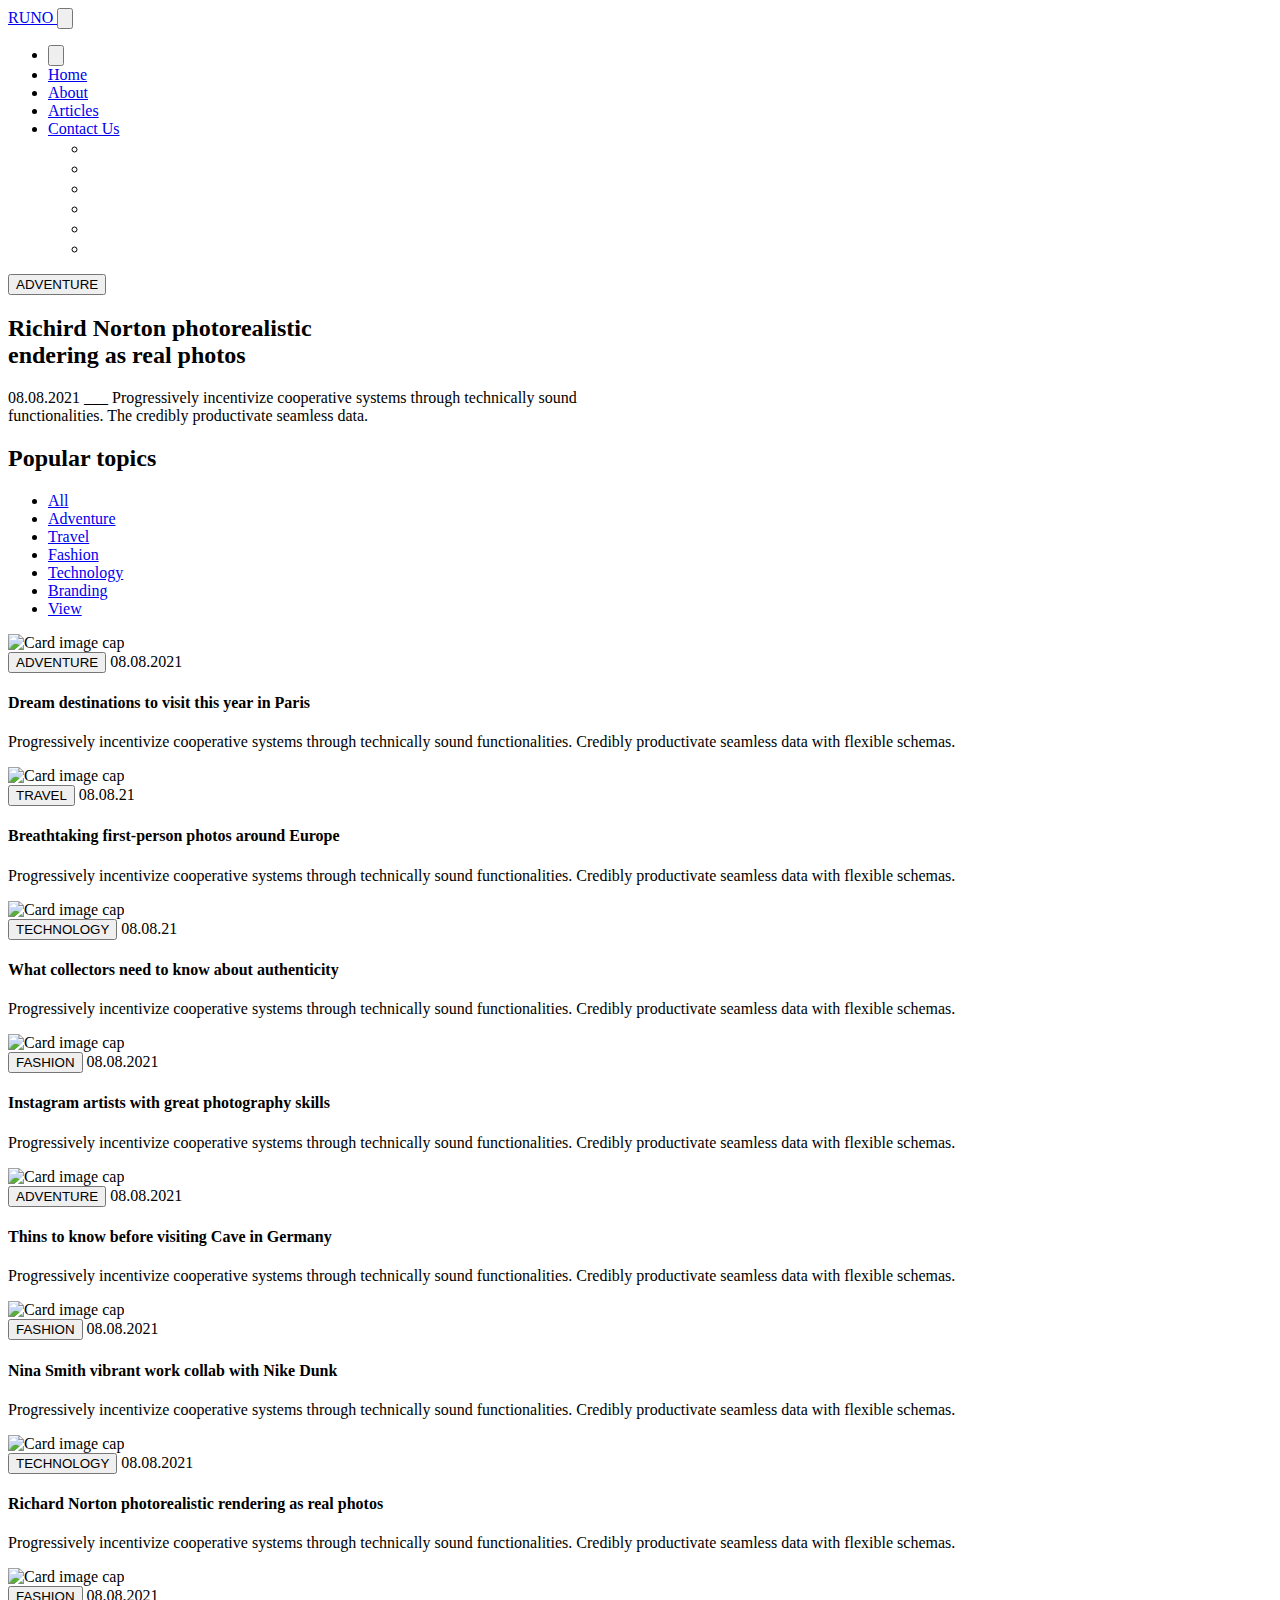
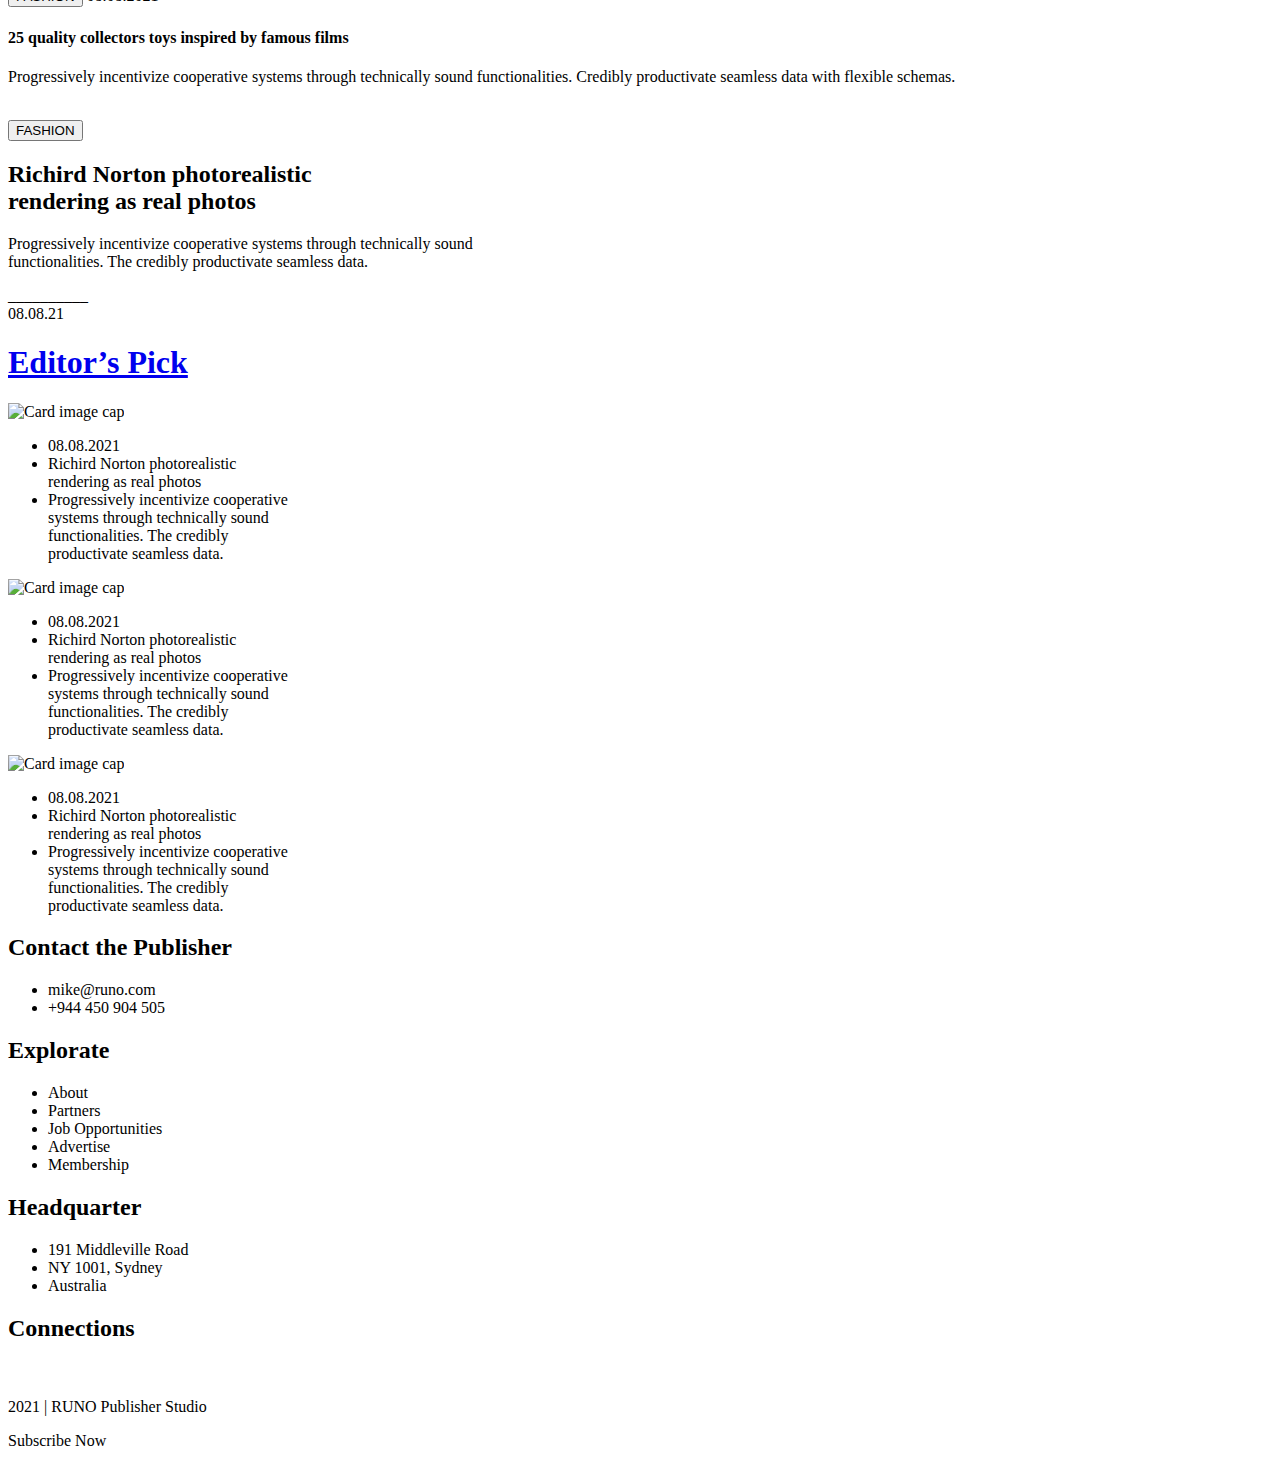
==== index.html @ 2756e580 "Rename Runo.html to index.html" ====
<!DOCTYPE html>
<html lang="en">
<head>
    <meta charset="UTF-8">
    <meta http-equiv="X-UA-Compatible" content="IE=edge">
    <meta name="viewport" content="width=device-width, initial-scale=1.0">
    <title> RUNO Minimal Blog Template </title>
     <link href="https://cdn.jsdelivr.net/npm/bootstrap@5.0.2/dist/css/bootstrap.min.css" rel="stylesheet" integrity="sha384-EVSTQN3/azprG1Anm3QDgpJLIm9Nao0Yz1ztcQTwFspd3yD65VohhpuuCOmLASjC" crossorigin="anonymous">
     <link rel = "stylesheet" href="Runo.css">
  </head>

    <body>
      <div class="container-fluid px-0">
      <nav class="navbar navbar-expand-lg bg">
        <div class="container-fluid  header-container">
          <a class="navbar-brand" href="#"> RUNO </a>
          <button class="navbar-toggler toggle-1" type="button" data-bs-toggle="collapse" data-bs-target="#navbarNav" aria-controls="navbarNav" aria-expanded="false" aria-label="Toggle navigation">
            <img class="toggle-icon" src="list.png" alt="">
          </button>
          <div class="collapse navbar-collapse collapse" id="navbarNav">
            <ul class="navbar-nav">
              <li class="nav-item">
                <button class="navbar-toggler inside-collapse-button" type="button" data-bs-toggle="collapse" data-bs-target="#navbarNav" aria-controls="navbarNav" aria-expanded="false" aria-label="Toggle navigation">
                  <img class="toggle-icon" src="list.png" alt="">
                </button>
              </li>
             
              <li class="nav-item">
                <a class="nav-link" aria-current="page" href="#">Home
                <span class="under-line"></span>
                </a>
              </li>
              <li class="nav-item">
                <a class="nav-link" href="#"> About
                  <span class="under-line"></span>
                </a>
              </li>
              <li class="nav-item">
                <a class="nav-link" href="#"> Articles
                  <span class="under-line"></span>
                </a>
              </li>
              <li class="nav-item">
                <a class="nav-link" href="#"> Contact Us
                  <span class="under-line"></span>
                </a>
              </li>
          
              <ul class = "nav-icons">

              <li class="nav-item">
                <a class="nav-link disable" href="#" > <svg xmlns="http://www.w3.org/2000/svg" xmlns:xlink="http://www.w3.org/1999/xlink" aria-hidden="true" role="img" width="1em" height="1em" preserveAspectRatio="xMidYMid meet" viewBox="0 0 512 512"><path d="M480 257.35c0-123.7-100.3-224-224-224s-224 100.3-224 224c0 111.8 81.9 204.47 189 221.29V322.12h-56.89v-64.77H221V208c0-56.13 33.45-87.16 84.61-87.16c24.51 0 50.15 4.38 50.15 4.38v55.13H327.5c-27.81 0-36.51 17.26-36.51 35v42h62.12l-9.92 64.77H291v156.54c107.1-16.81 189-109.48 189-221.31z" fill-rule="evenodd" fill="white"/></svg> </a>
              </li>

              <li class="nav-item">
                <a class="nav-link disable" href="#"> <svg xmlns="http://www.w3.org/2000/svg" xmlns:xlink="http://www.w3.org/1999/xlink" aria-hidden="true" role="img" width="1em" height="1em" preserveAspectRatio="xMidYMid meet" viewBox="0 0 24 24"><g fill="none"><path d="M23.643 4.937c-.835.37-1.732.62-2.675.733a4.67 4.67 0 0 0 2.048-2.578a9.3 9.3 0 0 1-2.958 1.13a4.66 4.66 0 0 0-7.938 4.25a13.229 13.229 0 0 1-9.602-4.868c-.4.69-.63 1.49-.63 2.342A4.66 4.66 0 0 0 3.96 9.824a4.647 4.647 0 0 1-2.11-.583v.06a4.66 4.66 0 0 0 3.737 4.568a4.692 4.692 0 0 1-2.104.08a4.661 4.661 0 0 0 4.352 3.234a9.348 9.348 0 0 1-5.786 1.995a9.5 9.5 0 0 1-1.112-.065a13.175 13.175 0 0 0 7.14 2.093c8.57 0 13.255-7.098 13.255-13.254c0-.2-.005-.402-.014-.602a9.47 9.47 0 0 0 2.323-2.41l.002-.003z" fill="white"/></g></svg> </a>
              </li>

              <li class="nav-item">
                <a class="nav-link disable" href="#"> <svg xmlns="http://www.w3.org/2000/svg" xmlns:xlink="http://www.w3.org/1999/xlink" aria-hidden="true" role="img" width="1em" height="1em" preserveAspectRatio="xMidYMid meet" viewBox="0 0 32 32"><path d="M29.41 9.26a3.5 3.5 0 0 0-2.47-2.47C24.76 6.2 16 6.2 16 6.2s-8.76 0-10.94.59a3.5 3.5 0 0 0-2.47 2.47A36.13 36.13 0 0 0 2 16a36.13 36.13 0 0 0 .59 6.74a3.5 3.5 0 0 0 2.47 2.47c2.18.59 10.94.59 10.94.59s8.76 0 10.94-.59a3.5 3.5 0 0 0 2.47-2.47A36.13 36.13 0 0 0 30 16a36.13 36.13 0 0 0-.59-6.74zM13.2 20.2v-8.4l7.27 4.2z" fill="white"/></svg> </a>
              </li>

              <li class="nav-item">
                <a class="nav-link disable" href="#"> <svg xmlns="http://www.w3.org/2000/svg" xmlns:xlink="http://www.w3.org/1999/xlink" aria-hidden="true" role="img" width="1em" height="1em" preserveAspectRatio="xMidYMid meet" viewBox="0 0 32 32"><path d="M16 2a14 14 0 0 0-5.1 27a13.24 13.24 0 0 1 0-4l1.65-7a5.05 5.05 0 0 1-.38-2c0-1.94 1.13-3.4 2.53-3.4a1.76 1.76 0 0 1 1.77 2c0 1.2-.76 3-1.16 4.66a2 2 0 0 0 2.08 2.53c2.48 0 4.4-2.63 4.4-6.41a5.53 5.53 0 0 0-5.85-5.7a6.06 6.06 0 0 0-6.32 6.08a5.42 5.42 0 0 0 1 3.19a.44.44 0 0 1 .1.4c-.11.44-.35 1.4-.39 1.59s-.21.31-.47.19c-1.75-.82-2.84-3.37-2.84-5.43c0-4.41 3.21-8.47 9.25-8.47c4.85 0 8.63 3.46 8.63 8.09c0 4.82-3 8.7-7.27 8.7a3.76 3.76 0 0 1-3.21-1.6l-.87 3.33a15.55 15.55 0 0 1-1.74 3.67A14.17 14.17 0 0 0 16 30a14 14 0 0 0 0-28" fill="white"/></svg> </a>
              </li>

              <li class="nav-item">
                <a class="nav-link disable" href="#"> <svg xmlns="http://www.w3.org/2000/svg" xmlns:xlink="http://www.w3.org/1999/xlink" aria-hidden="true" role="img" width="1em" height="1em" preserveAspectRatio="xMidYMid meet" viewBox="0 0 1024 1024"><path d="M880 112H144c-17.7 0-32 14.3-32 32v736c0 17.7 14.3 32 32 32h736c17.7 0 32-14.3 32-32V144c0-17.7-14.3-32-32-32zM598.5 350.9h138.4v33.7H598.5v-33.7zM512 628.8a89.52 89.52 0 0 1-27 31c-11.8 8.2-24.9 14.2-38.8 17.7a167.4 167.4 0 0 1-44.6 5.7H236V342.1h161c16.3 0 31.1 1.5 44.6 4.3c13.4 2.8 24.8 7.6 34.4 14.1c9.5 6.5 17 15.2 22.3 26c5.2 10.7 7.9 24.1 7.9 40c0 17.2-3.9 31.4-11.7 42.9c-7.9 11.5-19.3 20.8-34.8 28.1c21.1 6 36.6 16.7 46.8 31.7c10.4 15.2 15.5 33.4 15.5 54.8c0 17.4-3.3 32.3-10 44.8zM790.8 576H612.4c0 19.4 6.7 38 16.8 48c10.2 9.9 24.8 14.9 43.9 14.9c13.8 0 25.5-3.5 35.5-10.4c9.9-6.9 15.9-14.2 18.1-21.8h59.8c-9.6 29.7-24.2 50.9-44 63.7c-19.6 12.8-43.6 19.2-71.5 19.2c-19.5 0-37-3.2-52.7-9.3c-15.1-5.9-28.7-14.9-39.9-26.5a121.2 121.2 0 0 1-25.1-41.2c-6.1-16.9-9.1-34.7-8.9-52.6c0-18.5 3.1-35.7 9.1-51.7c11.5-31.1 35.4-56 65.9-68.9c16.3-6.8 33.8-10.2 51.5-10c21 0 39.2 4 55 12.2a111.6 111.6 0 0 1 38.6 32.8c10.1 13.7 17.2 29.3 21.7 46.9c4.3 17.3 5.8 35.5 4.6 54.7zm-122-95.6c-10.8 0-19.9 1.9-26.9 5.6c-7 3.7-12.8 8.3-17.2 13.6a48.4 48.4 0 0 0-9.1 17.4c-1.6 5.3-2.7 10.7-3.1 16.2H723c-1.6-17.3-7.6-30.1-15.6-39.1c-8.4-8.9-21.9-13.7-38.6-13.7zm-248.5-10.1c8.7-6.3 12.9-16.7 12.9-31c.3-6.8-1.1-13.5-4.1-19.6c-2.7-4.9-6.7-9-11.6-11.9a44.8 44.8 0 0 0-16.6-6c-6.4-1.2-12.9-1.8-19.3-1.7h-70.3v79.7h76.1c13.1.1 24.2-3.1 32.9-9.5zm11.8 72c-9.8-7.5-22.9-11.2-39.2-11.2h-81.8v94h80.2c7.5 0 14.4-.7 21.1-2.1s12.7-3.8 17.8-7.2c5.1-3.3 9.2-7.8 12.3-13.6c3-5.8 4.5-13.2 4.5-22.1c0-17.7-5-30.2-14.9-37.8z" fill="white"/></svg> </a>
              </li>

              <li class="nav-item">
                <a class="nav-link disable" href="#"> <svg xmlns="http://www.w3.org/2000/svg" xmlns:xlink="http://www.w3.org/1999/xlink" aria-hidden="true" role="img" width="1em" height="1em" preserveAspectRatio="xMidYMid meet" viewBox="0 0 24 24"><g fill="none"><path d="M21 21l-4.486-4.494M19 10.5a8.5 8.5 0 1 1-17 0a8.5 8.5 0 0 1 17 0z" stroke="white" stroke-width="2" stroke-linecap="round"/></g></svg></a>
              </li>
            </ul>
            </ul>
          </div>
          </div>
      </nav>

      <div class="divNavImg">
        <div class="divButtonText">
          <button id = "buttonOnImg"> ADVENTURE </button>
          <h2 id = "h2OnImg"> Richird Norton photorealistic <br> endering as real photos </h2>
          <p id = "pOnImg"> 08.08.2021 ___ Progressively incentivize cooperative systems through technically sound <br> functionalities. The credibly productivate seamless data. </p>
        </div>
      </div>
  </div>
<div class="container-fluid">
  <div class="divAll">

    <div class="divAllSec">
      <div class="container">
    <h2 id = "h2Popular"> Popular topics </h2>

    <div class="aHref">
    </div>
      <ul class="ynd">
 
             <li class="li-item" >  
               <a href="javascript:void(0)" id = "allId"> All  <span class="under-line"></span></a>
               <span class="under-line"></span>
             </li>
  
             <li class="li-item">  
                 <a href="javascript:void(0)"  class = "classA"> Adventure  <span class="under-line"></span></a>
            </li>
    
            <li class="li-item"> 
              <a href="javascript:void(0)"  class = "classA"> Travel  <span class="under-line"></span></a>
            </li>

            <li class="li-item">
              <a href="javascript:void(0)"  class = "classA"> Fashion  <span class="under-line"></span></a>
            </li>
      
            <li class="li-item">
              <a href="javascript:void(0)"  class="classA"> Technology  <span class="under-line"></span></a>
            </li>


            <li class="li-item">
              <a href="javascript:void(0)" class="classA"> Branding  <span class="under-line"></span> </a>
              
            </li>

            <li class="li-itm">
              <a href="javascript:void(0)" class="classB"> View  <span class="under-line"></span></a>
             
            </li>
    </ul>
    </div>
        <div class="container">
          <div class="row">
            <div class="col-lg-3 col-md-6">
              <div class="card">
                <img class="card-img-top" src="Blog Image.png" alt="Card image cap">
                <div class="card-body">
                  <button class="b"> ADVENTURE </button>
                  <span> 08.08.2021 </span>
                  <h4> Dream destinations to visit this
                    year in Paris</h4>
                  <p class="card-text"> Progressively incentivize cooperative systems through
                    technically sound functionalities. Credibly productivate
                    seamless data with flexible schemas.</p>
                </div>
              </div>
            </div>
            <div class="col-lg-3 col-md-6">
              <div class="card">
                <img class="card-img-top" src="Blog Image (1).png" alt="Card image cap">
                <div class="card-body">
                  <button class="but-fir"> TRAVEL </button>
                  <span> 08.08.21 </span>
                  <h4> Breathtaking first-person photos
                    around Europe</h4>
                  <p class="card-text"> Progressively incentivize cooperative systems through
                    technically sound functionalities. Credibly productivate
                    seamless data with flexible schemas.</p>
                </div>
              </div>
            </div>
            <div class="col-lg-3 col-md-6">
              <div class="card">
                <img class="card-img-top" src="Blog Image (2).png" alt="Card image cap">
                <div class="card-body">
                  <button class="but-sec"> TECHNOLOGY </button>
                  <span> 08.08.21 </span>
                  <h4> What collectors need to know about
                    authenticity</h4>
                  <p class="card-text"> Progressively incentivize cooperative systems through
                    technically sound functionalities. Credibly productivate
                    seamless data with flexible schemas.</p>
                </div>
              </div>
            </div>
            <div class="col-lg-3 col-md-6">
              <div class="card">
                <img class="card-img-top" src="Blog Image (3).png" alt="Card image cap">
                <div class="card-body">
                  <button class="but-third"> FASHION </button>
                  <span> 08.08.2021 </span>
                  <h4> Instagram artists with great
                    photography skills</h4>
                  <p class="card-text"> Progressively incentivize cooperative systems through
                    technically sound functionalities. Credibly productivate
                    seamless data with flexible schemas.</p>
                </div>
              </div>
            </div>

            <div class="col-lg-3 col-md-6">
              <div class="card">
                <img class="card-img-top" src="Blog Image (4).png" alt="Card image cap">
                <div class="card-body">
                  <button class="fifth-but"> ADVENTURE </button>
                  <span> 08.08.2021 </span>
                  <h4> Thins to know before visiting
                    Cave in Germany</h4>
                  <p class="card-text"> Progressively incentivize cooperative systems through
                    technically sound functionalities. Credibly productivate
                    seamless data with flexible schemas.</p>
                </div>
              </div>
            </div>

            <div class="col-lg-3 col-md-6">
              <div class="card">
                <img class="card-img-top" src="Blog Image (5).png" alt="Card image cap">
                <div class="card-body">
                  <button class="sixth-but"> FASHION </button>
                  <span> 08.08.2021 </span>
                  <h4> Nina Smith vibrant work collab
                    with Nike Dunk</h4>
                  <p class="card-text"> Progressively incentivize cooperative systems through
                    technically sound functionalities. Credibly productivate
                    seamless data with flexible schemas.</p>
                </div>
              </div>
            </div>

            <div class="col-lg-3 col-md-6">
              <div class="card">
                <img class="card-img-top" src="Blog Image (6).png" alt="Card image cap">
                <div class="card-body">
                  <button class = "seventh-but"> TECHNOLOGY </button>
                  <span> 08.08.2021 </span>
                  <h4> Richard Norton photorealistic rendering
                     as real photos</h4>
                  <p class="card-text"> Progressively incentivize cooperative systems through
                    technically sound functionalities. Credibly productivate
                    seamless data with flexible schemas.</p>
                </div>
              </div>
            </div>


            <div class="col-lg-3 col-md-6">
              <div class="card">
                <img class="card-img-top" src="Blog Image (7).png" alt="Card image cap">
                <div class="card-body">
                  <button class="eight-but"> FASHION</button>
                  <span> 08.08.2021 </span>
                  <h4> 25 quality collectors toys inspired
                    by famous films</h4>
                  <p class="card-text"> Progressively incentivize cooperative systems through
                    technically sound functionalities. Credibly productivate
                    seamless data with flexible schemas.</p>
                </div>
              </div>
            </div>

          </div>
        </div>
  
  
    </div>
  </div>

  
</div>
<div class="container">
  <div class="row">
    <div class="col-lg-1 border">
      <div class="divImg-tb">
          <img class="img" src = "Image (1).png" alt="">

          <div class="divButton-Text">
            <button class="fashion"> FASHION </button>
            <h2 id = "h2Title"> Richird Norton photorealistic <br> rendering as real photos</h2>
            <p id = "p"> Progressively incentivize cooperative systems through technically sound <br> functionalities. The credibly productivate seamless data. </p>
            <span> __________</span><br>
            <span> 08.08.21</span>
        </div>
      </div>
    </div>
  </div>
</div>
<div class="container">
  <div class="row">
<div class="divHrefA">
  <div class="divA">
     <a href="javascript:void(0)">
     <h1> Editor’s Pick </h1>
    </div>
   </a>
</div>
</div>
</div>

<div class="container lg">
  <div class="row">
    <div class="col-lg-3 bor-lg-f1"> 
      <div class="card" style="width: 18rem;">
        <div class="card-body">
          <img class="card-img-top" src = "Blog Image (8).png" alt="Card image cap">
          <div class="hover-div">
              <ul class="in-image-ul">
                <li class="list"><span class="date">08.08.2021</span></li>
                <li class="list"><span class="big-header">Richird Norton photorealistic rendering as real photos</span></li>
                <li class="list"><span class="small-header">Progressively incentivize cooperative
                   systems through technically sound functionalities. The credibly productivate seamless data.
                  </span></li>
              </ul>
          </div>
        </div>
      </div>
     
    </div> 
    <div class="col-lg-3 bor-lg-s2"> 
      <div class="card" style="width: 18rem;">
        <div class="card-body">
          <img class="card-img-top" src = "images2.png" alt="Card image cap">
          <div class="hover-div">
              <ul class="in-image-ul">
                <li class="list"><span class="date">08.08.2021</span></li>
                <li class="list"><span class="big-header">Richird Norton photorealistic rendering as real photos</span></li>
                <li class="list"><span class="small-header">Progressively incentivize cooperative
                   systems through technically sound functionalities. The credibly productivate seamless data.
                  </span></li>
              </ul>
          </div>
        </div>
      </div>
    </div>
    <div class="col-lg-3 bor-lg-t3">
      <div class="card" style="width: 18rem;">
        <div class="card-body">
          <img class="card-img-top" src = "Blog Image (10).png" alt="Card image cap">
          <div class="hover-div">
              <ul class="in-image-ul">
                <li class="list"><span class="date">08.08.2021</span></li>
                <li class="list"><span class="big-header">Richird Norton photorealistic rendering as real photos</span></li>
                <li class="list"><span class="small-header">Progressively incentivize cooperative
                   systems through technically sound functionalities. The credibly productivate seamless data.
                  </span></li>
              </ul>
          </div>
        </div>
      </div>
      <!-- <div class="divImgAll">
        <img class="over-footer-card-image" src = "Blog Image (10).png" alt="">
        <div class="divButTex">
          <button class="but1"> FASHION </button>
          <h3 class="h3Tex"> Richird Norton photorealistic rendering as real photos </h3>
          <p class="textP"> Progressively incentivize cooperative systems through technically sound functionalities. The credibly productivate seamless data.</p>
        </div>
    </div> -->
    </div>
  </div>
</div>

<footer>
  <div class="contact">
    <h2> Contact the Publisher </h2>

    <ul>
      <li class="li"> mike@runo.com </li>
      <li class="li-fir"> +944 450 904 505 </li>
    </ul>
  </div>

  <div class="divExplorate">

    <h2> Explorate </h2>
    
      <ul>
        <li> About </li>
        <li> Partners </li>
        <li> Job Opportunities</li>
        <li> Advertise </li>
        <li> Membership </li>
      </ul>
  </div>

  <div class="divHeadquarter">
    
    <h2> Headquarter </h2>

    <ul>
      <li> 191 Middleville Road </li>
      <li>   NY 1001, Sydney </li>
      <li>  Australia </li>
    </ul>
  </div>

  <div class="divIcons">
    <h2> Connections </h2>
    <div class="svgs">
    <svg xmlns="http://www.w3.org/2000/svg" xmlns:xlink="http://www.w3.org/1999/xlink" aria-hidden="true" role="img" width="1em" height="1em" preserveAspectRatio="xMidYMid meet" viewBox="0 0 24 24"><g fill="none"><path fill-rule="evenodd" clip-rule="evenodd" d="M0 12.067C0 18.033 4.333 22.994 10 24v-8.667H7V12h3V9.333c0-3 1.933-4.666 4.667-4.666c.866 0 1.8.133 2.666.266V8H15.8c-1.467 0-1.8.733-1.8 1.667V12h3.2l-.533 3.333H14V24c5.667-1.006 10-5.966 10-11.933C24 5.43 18.6 0 12 0S0 5.43 0 12.067z" fill="white"/></g></svg>
    <svg xmlns="http://www.w3.org/2000/svg" xmlns:xlink="http://www.w3.org/1999/xlink" aria-hidden="true" role="img" width="1em" height="1em" preserveAspectRatio="xMidYMid meet" viewBox="0 0 24 24"><g fill="none"><path d="M23.643 4.937c-.835.37-1.732.62-2.675.733a4.67 4.67 0 0 0 2.048-2.578a9.3 9.3 0 0 1-2.958 1.13a4.66 4.66 0 0 0-7.938 4.25a13.229 13.229 0 0 1-9.602-4.868c-.4.69-.63 1.49-.63 2.342A4.66 4.66 0 0 0 3.96 9.824a4.647 4.647 0 0 1-2.11-.583v.06a4.66 4.66 0 0 0 3.737 4.568a4.692 4.692 0 0 1-2.104.08a4.661 4.661 0 0 0 4.352 3.234a9.348 9.348 0 0 1-5.786 1.995a9.5 9.5 0 0 1-1.112-.065a13.175 13.175 0 0 0 7.14 2.093c8.57 0 13.255-7.098 13.255-13.254c0-.2-.005-.402-.014-.602a9.47 9.47 0 0 0 2.323-2.41l.002-.003z" fill="white"/></g></svg>
    <svg xmlns="http://www.w3.org/2000/svg" xmlns:xlink="http://www.w3.org/1999/xlink" aria-hidden="true" role="img" width="1em" height="1em" preserveAspectRatio="xMidYMid meet" viewBox="0 0 24 24"><path d="M21.593 7.203a2.506 2.506 0 0 0-1.762-1.766C18.265 5.007 12 5 12 5s-6.264-.007-7.831.404a2.56 2.56 0 0 0-1.766 1.778c-.413 1.566-.417 4.814-.417 4.814s-.004 3.264.406 4.814c.23.857.905 1.534 1.763 1.765c1.582.43 7.83.437 7.83.437s6.265.007 7.831-.403a2.515 2.515 0 0 0 1.767-1.763c.414-1.565.417-4.812.417-4.812s.02-3.265-.407-4.831zM9.996 15.005l.005-6l5.207 3.005l-5.212 2.995z" fill="white"/></svg>
    <svg xmlns="http://www.w3.org/2000/svg" xmlns:xlink="http://www.w3.org/1999/xlink" aria-hidden="true" role="img" width="1em" height="1em" preserveAspectRatio="xMidYMid meet" viewBox="0 0 24 24"><path d="M12 2C6.477 2 2 6.477 2 12c0 4.236 2.636 7.854 6.355 9.311c-.087-.791-.166-2.004.035-2.868c.182-.78 1.173-4.97 1.173-4.97s-.299-.6-.299-1.485c0-1.391.806-2.428 1.81-2.428c.852 0 1.264.64 1.264 1.408c0 .858-.546 2.14-.828 3.33c-.236.995.5 1.806 1.481 1.806c1.777 0 3.143-1.874 3.143-4.579c0-2.394-1.72-4.068-4.177-4.068c-2.844 0-4.515 2.134-4.515 4.34c0 .859.331 1.78.744 2.281a.3.3 0 0 1 .07.287c-.076.316-.245.995-.278 1.135c-.044.182-.145.221-.334.133c-1.25-.581-2.03-2.407-2.03-3.874c0-3.155 2.291-6.051 6.607-6.051c3.469 0 6.165 2.472 6.165 5.775c0 3.447-2.173 6.22-5.19 6.22c-1.012 0-1.965-.526-2.291-1.149c0 0-.502 1.91-.623 2.378c-.226.868-.835 1.958-1.243 2.622c.936.289 1.93.445 2.96.445C17.524 22 22 17.522 22 12C22 6.478 17.523 2 12 2" fill="white" fill-rule="evenodd"/></svg>
    <svg xmlns="http://www.w3.org/2000/svg" xmlns:xlink="http://www.w3.org/1999/xlink" aria-hidden="true" role="img" width="1em" height="1em" preserveAspectRatio="xMidYMid meet" viewBox="0 0 26 26"><path d="M19.5 12.4c.2.3.4.6.5 1.1h-3.2c0-.1 0-.3.1-.5s.1-.3.3-.5c.1-.2.3-.3.5-.4c.2-.1.5-.2.8-.2c.4.1.8.2 1 .5zm-9.2-.7c.2-.2.4-.5.4-.9c0-.2 0-.4-.1-.6c-.1-.1-.2-.3-.3-.3c-.1-.1-.3-.1-.5-.2H7.2V12h2.2c.3 0 .6-.1.9-.3zm-.8 1.7H7.2v2.7h2.3c.2 0 .4 0 .6-.1c.2 0 .4-.1.5-.2c.1-.1.3-.2.4-.4c.1-.2.1-.4.1-.6c0-.5-.1-.9-.4-1.1c-.3-.2-.7-.3-1.2-.3zM26 4.9v16.2c0 2.7-2.2 4.9-4.9 4.9H4.9C2.2 26 0 23.8 0 21.1V4.9C0 2.2 2.2 0 4.9 0h16.2C23.8 0 26 2.2 26 4.9zm-9.6 4.7h4v-1h-4v1zM13.2 15c0-.6-.1-1.1-.4-1.6c-.3-.4-.7-.7-1.3-.9c.4-.2.8-.5 1-.8c.2-.3.3-.7.3-1.2s-.1-.8-.2-1.2c-.2-.3-.4-.6-.6-.7c-.3-.2-.6-.3-1-.4c-.5-.2-.9-.2-1.4-.2H5v9.8h4.8c.4 0 .9-.1 1.3-.2s.8-.3 1.1-.5c.3-.2.6-.5.8-.9c.1-.3.2-.7.2-1.2zm3.6-.3h5.1c0-.6 0-1.1-.1-1.6s-.3-1-.6-1.3c-.3-.4-.7-.7-1.1-.9c-.5-.2-1-.4-1.6-.4c-.5 0-1 .1-1.5.3c-.4.2-.8.5-1.2.8c-.3.3-.6.7-.7 1.2c-.2.5-.3 1-.3 1.5s.1 1.1.3 1.5c.2.5.4.9.7 1.2c.3.3.7.6 1.1.8c.5.2 1 .3 1.5.3c.8 0 1.5-.2 2.1-.6c.6-.4 1-1 1.3-1.8h-1.7c-.1.2-.2.4-.5.6c-.3.2-.6.3-1 .3c-.5 0-1-.1-1.3-.4c-.3-.4-.5-.9-.5-1.5z" fill="white"/></svg>
  </div>
  </div>
</footer>

<div class="divSecFoot">
  <p id = "runoF"> 2021 | RUNO Publisher Studio </p>

  <span id = "sub">  Subscribe Now </span>
</div>



    </body>
    <script src="https://ajax.googleapis.com/ajax/libs/jquery/3.5.1/jquery.min.js"></script>
    <script src="https://cdn.jsdelivr.net/npm/bootstrap@5.0.2/dist/js/bootstrap.bundle.min.js" integrity="sha384-MrcW6ZMFYlzcLA8Nl+NtUVF0sA7MsXsP1UyJoMp4YLEuNSfAP+JcXn/tWtIaxVXM" crossorigin="anonymous"></script>
    <script src="script.js"></script>

    </html>
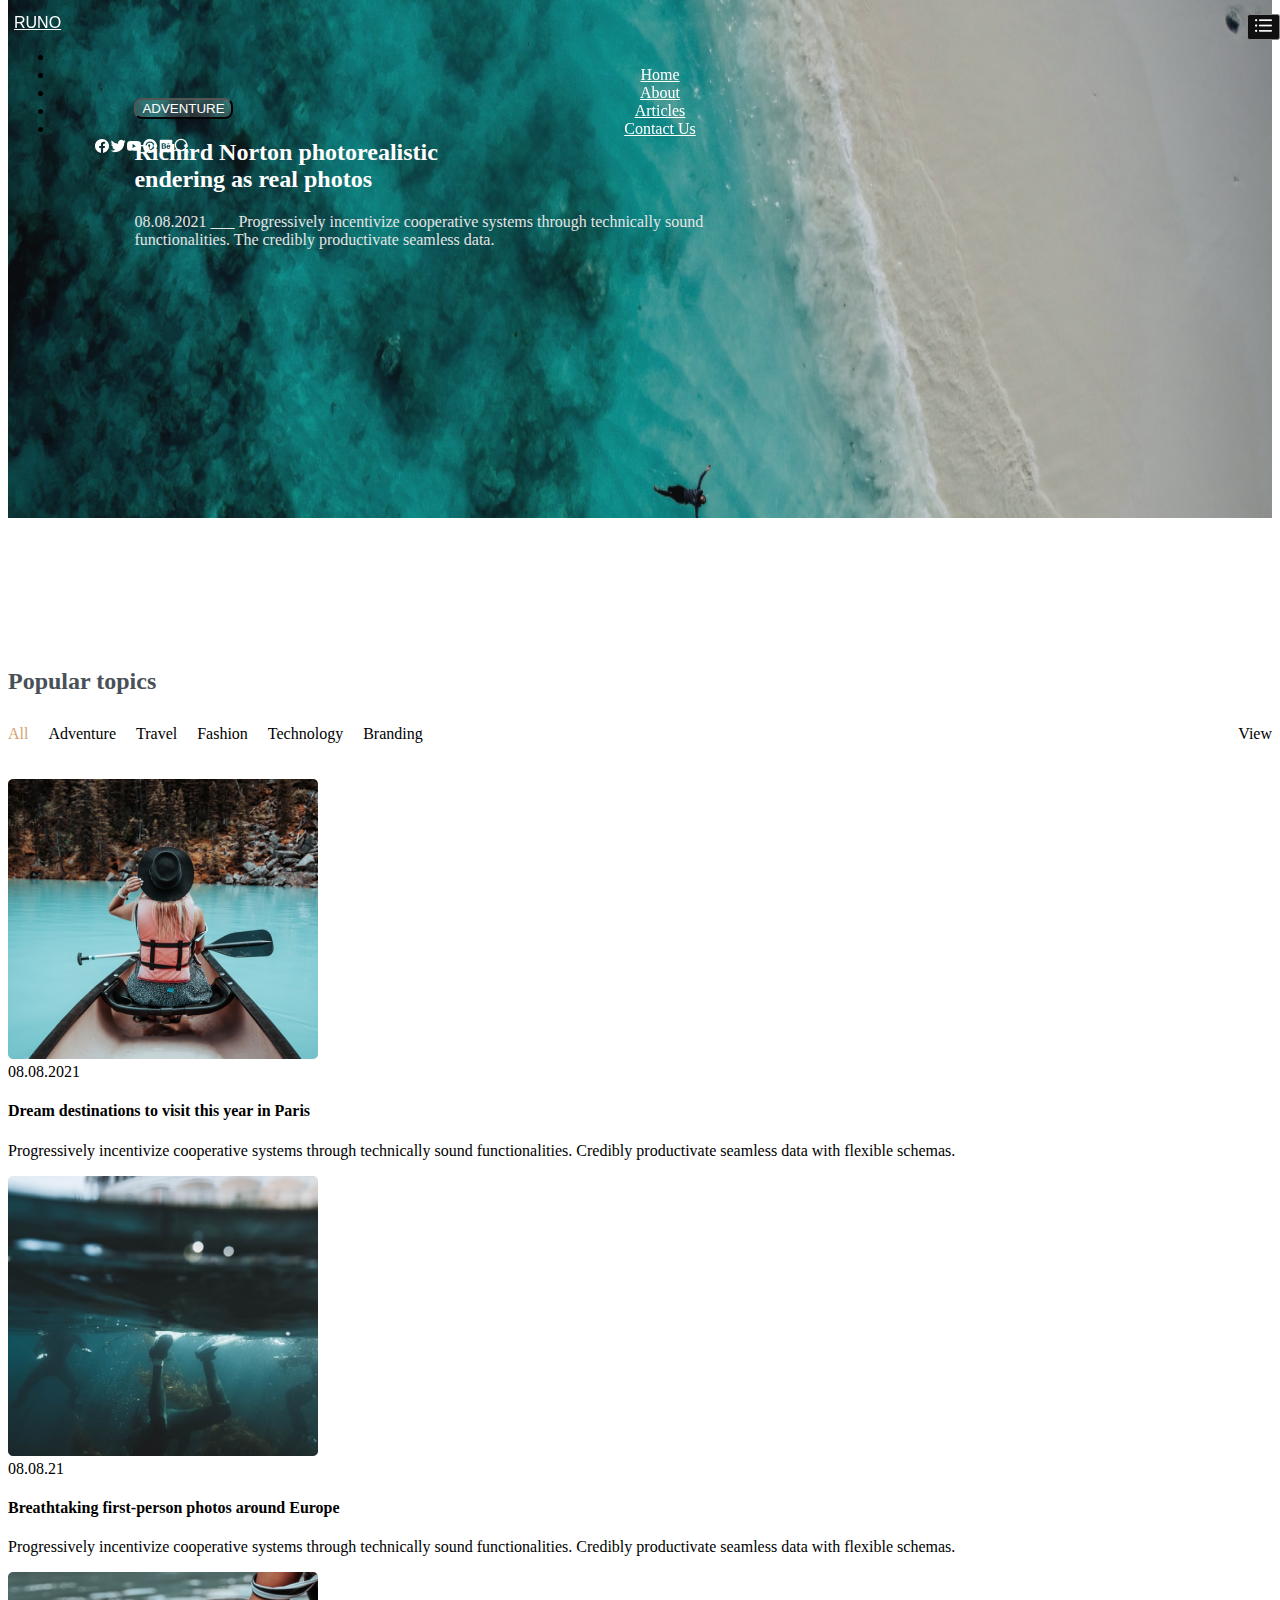
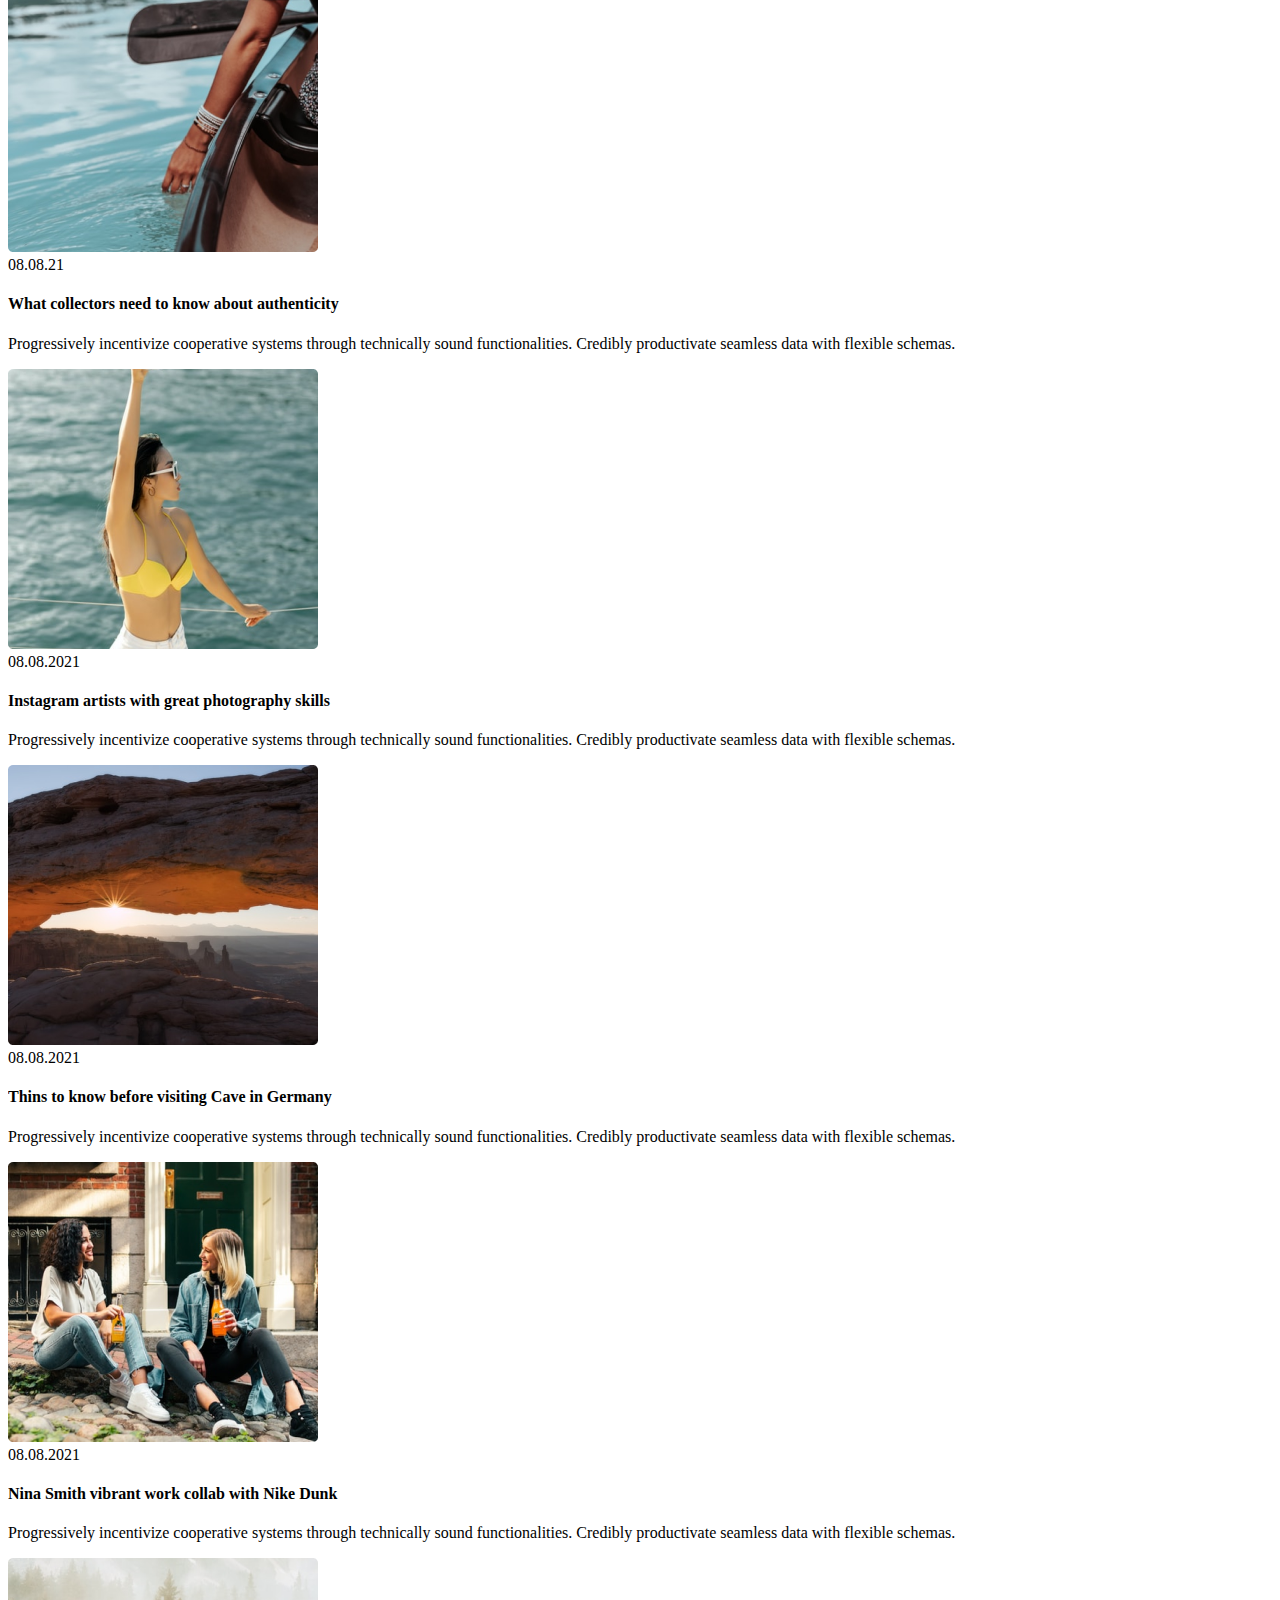
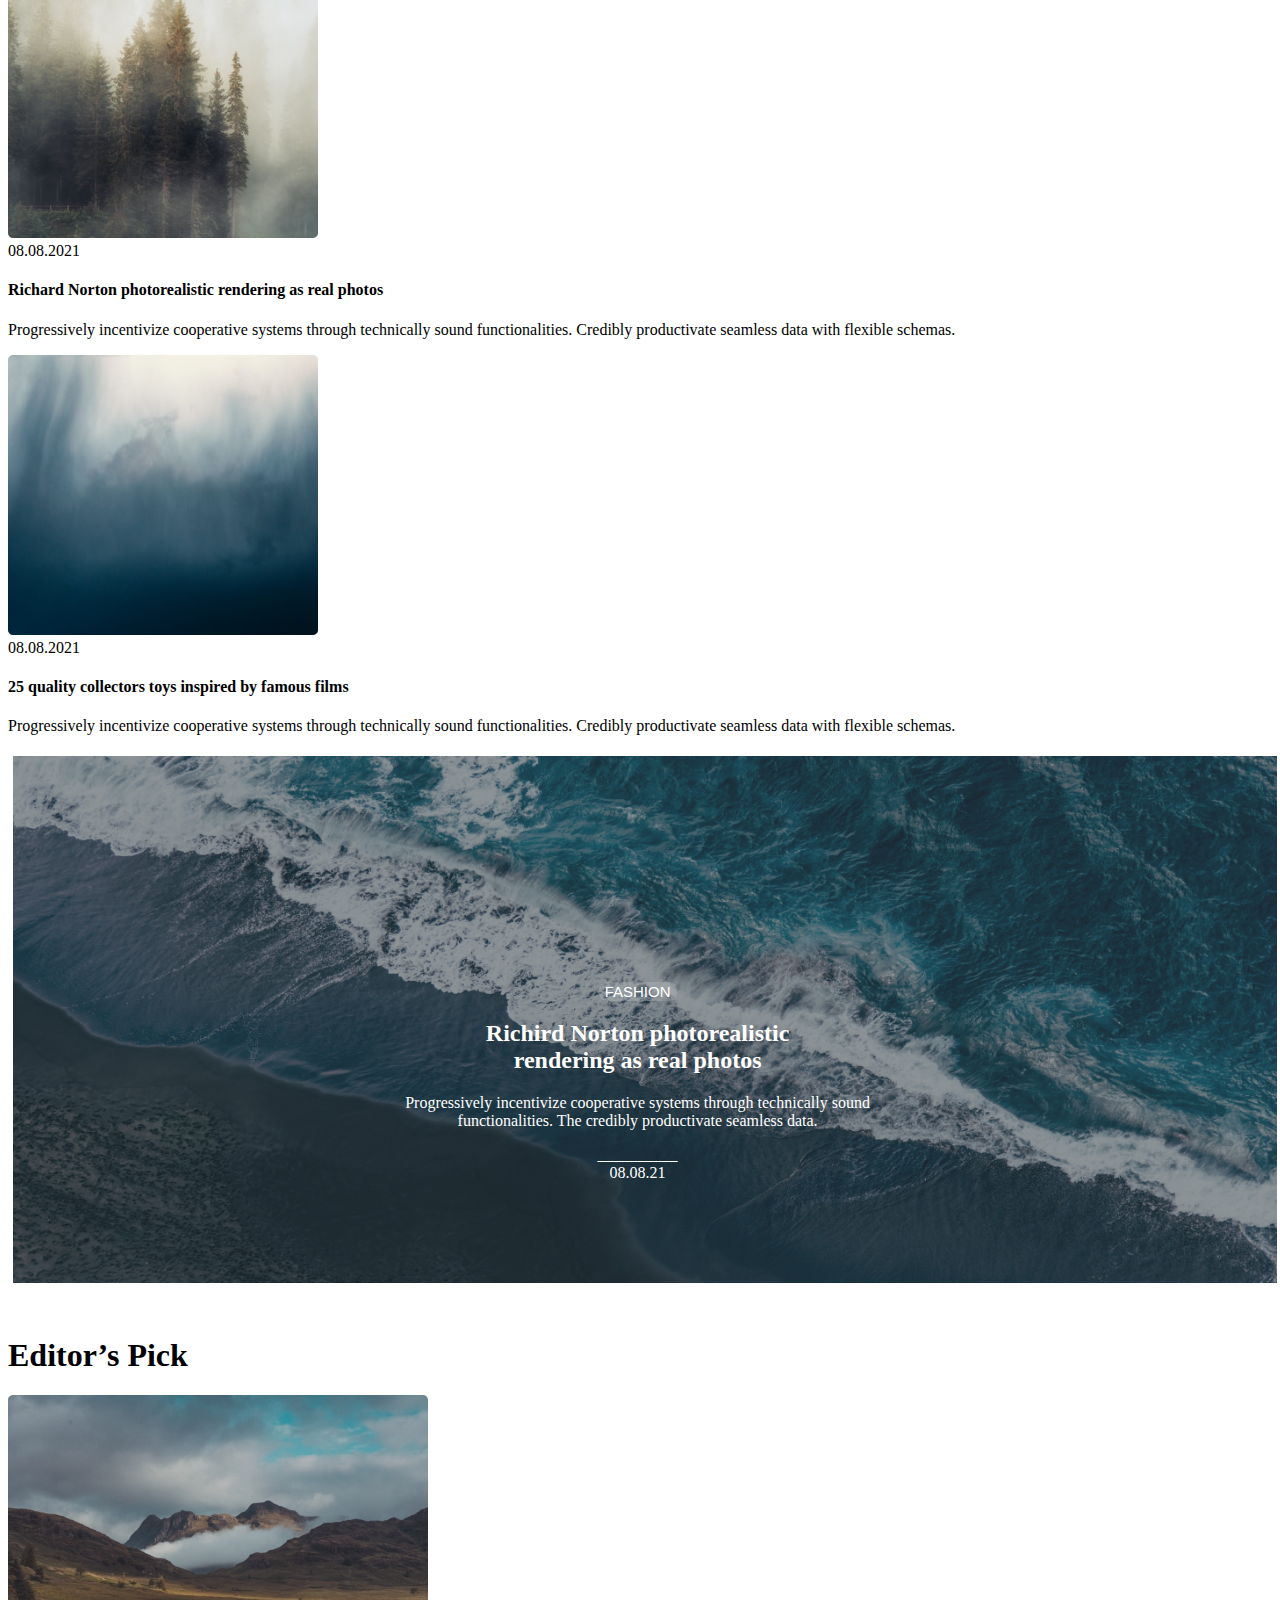
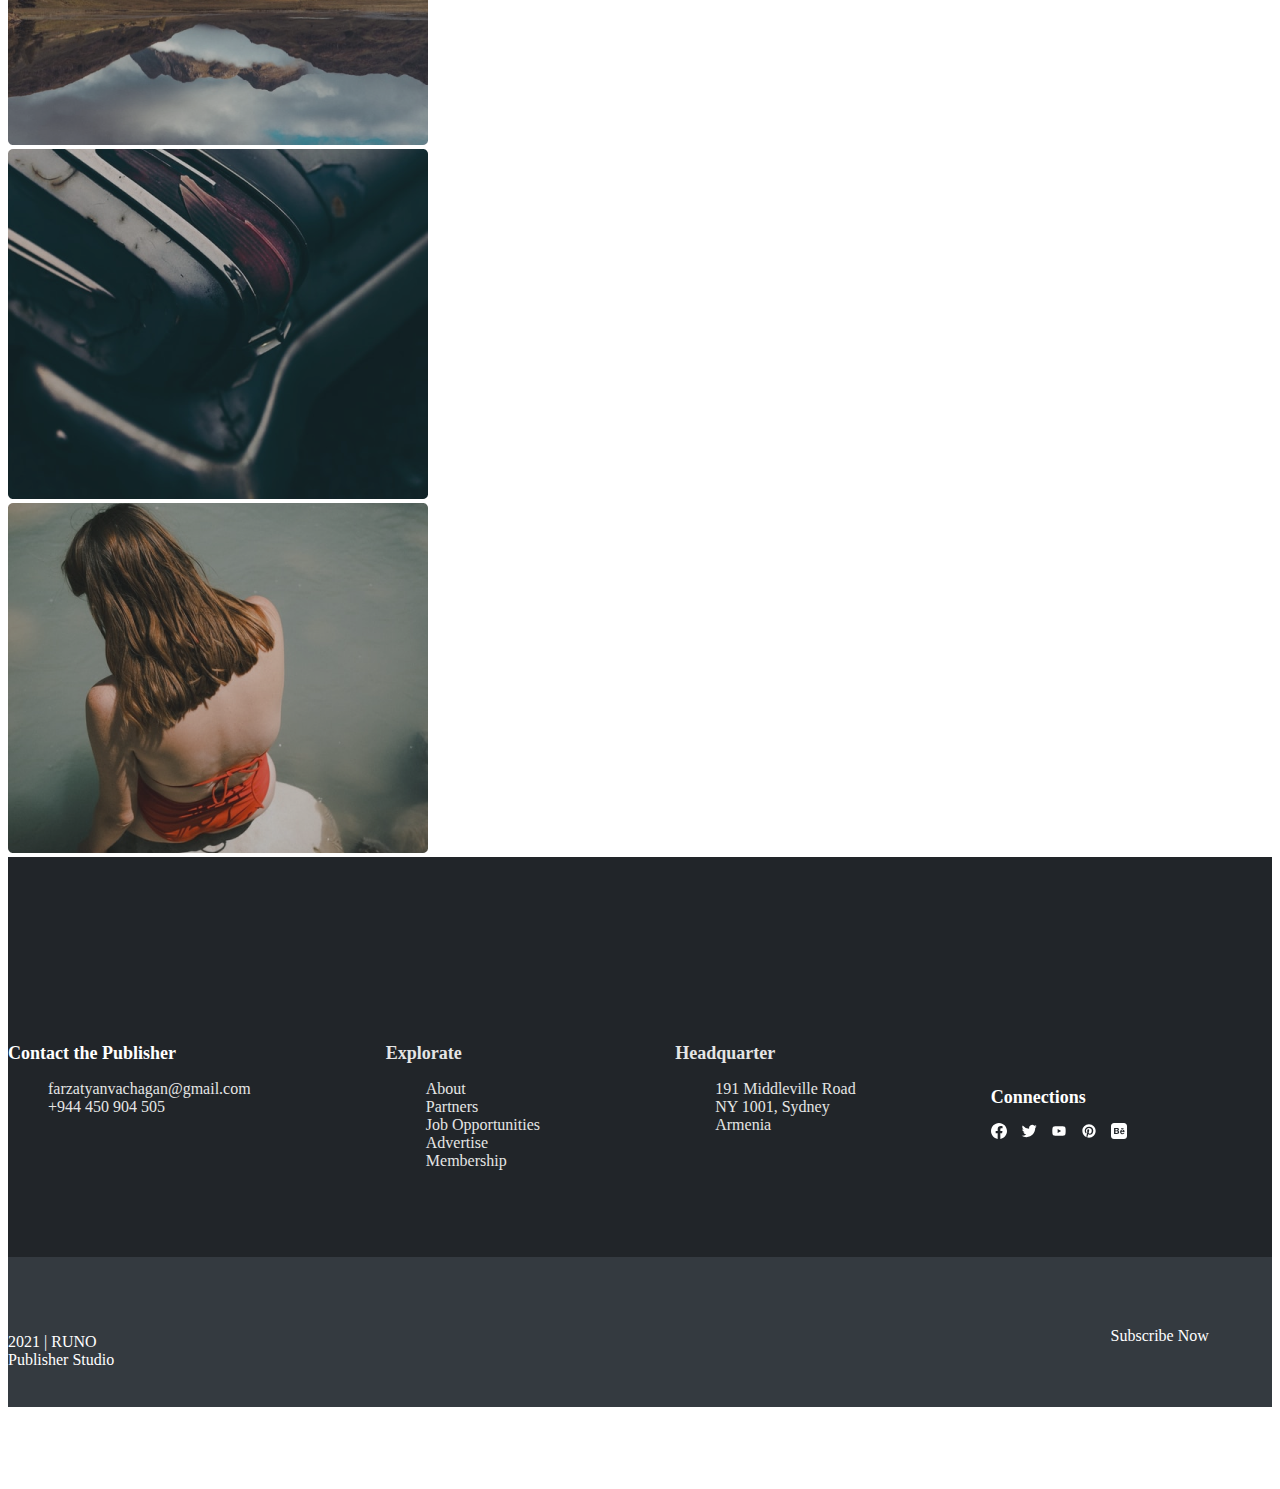
==== commit 6ac0ca58: "fixed footer" ====
--- a/index.html
+++ b/index.html
@@ -349,12 +349,15 @@
   </div>
 </div>
 
+
 <footer>
+
+  <div class="divFoo">
   <div class="contact">
     <h2> Contact the Publisher </h2>
 
     <ul>
-      <li class="li"> mike@runo.com </li>
+      <li class="li"> farzatyanvachagan@gmail.com </li>
       <li class="li-fir"> +944 450 904 505 </li>
     </ul>
   </div>
@@ -379,7 +382,7 @@
     <ul>
       <li> 191 Middleville Road </li>
       <li>   NY 1001, Sydney </li>
-      <li>  Australia </li>
+      <li>  Armenia </li>
     </ul>
   </div>
 
@@ -393,6 +396,7 @@
     <svg xmlns="http://www.w3.org/2000/svg" xmlns:xlink="http://www.w3.org/1999/xlink" aria-hidden="true" role="img" width="1em" height="1em" preserveAspectRatio="xMidYMid meet" viewBox="0 0 26 26"><path d="M19.5 12.4c.2.3.4.6.5 1.1h-3.2c0-.1 0-.3.1-.5s.1-.3.3-.5c.1-.2.3-.3.5-.4c.2-.1.5-.2.8-.2c.4.1.8.2 1 .5zm-9.2-.7c.2-.2.4-.5.4-.9c0-.2 0-.4-.1-.6c-.1-.1-.2-.3-.3-.3c-.1-.1-.3-.1-.5-.2H7.2V12h2.2c.3 0 .6-.1.9-.3zm-.8 1.7H7.2v2.7h2.3c.2 0 .4 0 .6-.1c.2 0 .4-.1.5-.2c.1-.1.3-.2.4-.4c.1-.2.1-.4.1-.6c0-.5-.1-.9-.4-1.1c-.3-.2-.7-.3-1.2-.3zM26 4.9v16.2c0 2.7-2.2 4.9-4.9 4.9H4.9C2.2 26 0 23.8 0 21.1V4.9C0 2.2 2.2 0 4.9 0h16.2C23.8 0 26 2.2 26 4.9zm-9.6 4.7h4v-1h-4v1zM13.2 15c0-.6-.1-1.1-.4-1.6c-.3-.4-.7-.7-1.3-.9c.4-.2.8-.5 1-.8c.2-.3.3-.7.3-1.2s-.1-.8-.2-1.2c-.2-.3-.4-.6-.6-.7c-.3-.2-.6-.3-1-.4c-.5-.2-.9-.2-1.4-.2H5v9.8h4.8c.4 0 .9-.1 1.3-.2s.8-.3 1.1-.5c.3-.2.6-.5.8-.9c.1-.3.2-.7.2-1.2zm3.6-.3h5.1c0-.6 0-1.1-.1-1.6s-.3-1-.6-1.3c-.3-.4-.7-.7-1.1-.9c-.5-.2-1-.4-1.6-.4c-.5 0-1 .1-1.5.3c-.4.2-.8.5-1.2.8c-.3.3-.6.7-.7 1.2c-.2.5-.3 1-.3 1.5s.1 1.1.3 1.5c.2.5.4.9.7 1.2c.3.3.7.6 1.1.8c.5.2 1 .3 1.5.3c.8 0 1.5-.2 2.1-.6c.6-.4 1-1 1.3-1.8h-1.7c-.1.2-.2.4-.5.6c-.3.2-.6.3-1 .3c-.5 0-1-.1-1.3-.4c-.3-.4-.5-.9-.5-1.5z" fill="white"/></svg>
   </div>
   </div>
+</div>
 </footer>
 
 <div class="divSecFoot">
--- a/Runo.css
+++ b/Runo.css
@@ -0,0 +1,728 @@
+.collapse{
+    justify-content: flex-end !important; 
+}
+.navbar{
+    padding: 14px;
+    position: fixed;
+    top: 0;
+    left: 0;
+    right: 0;
+    z-index: 999;
+    transition: all .5s;
+}
+
+.ul::before:hover{
+  transform: scale(1, 1);
+}
+
+.divNavImg{
+    background-image: url('Image.png');
+    background-size: 100% 100%;
+    background-attachment: fixed;
+    height: 600px;
+    position: relative;
+    margin-top: -90px;
+}
+
+.divButtonText{
+    position: relative;
+    top: 30%;
+    left: 10%;
+    width: 50%;
+}
+
+#buttonOnImg{
+    background: rgba(255, 255, 255, 0.15);
+    border-radius: 8px;
+    color: white;
+}
+
+#h2OnImg{
+    color: white;
+}
+
+#pOnImg{
+   color: #E5E5E5;
+}
+
+#h2Popular{
+    margin-top: 150px;
+    color: #495057;
+}
+
+#allId{
+    color: #D4A373;
+}
+
+.aHref > a{
+    text-decoration: none;
+    color: black;
+    margin: 10px;
+}
+
+.toggle-icon{
+    width: 17px;
+    z-index: 1000;
+}
+.navbar-toggler{
+    z-index: 999999;
+    filter: invert(1);
+    right: 0;
+    position: absolute;
+}
+.for-logo{
+    position: absolute;
+    z-index: 9999;
+}
+.collapse-background{
+    background-color: black !important;
+    position: absolute;
+    width: 100vw;
+    height: 100vh;
+    background: black;
+    top: 0;
+    left: 0;
+    right: 0;
+}
+
+.navbar-brand{
+     color: white;
+     font-family:Arial, Helvetica, sans-serif;
+}
+.inside-collapse-button{
+    margin-left: 100%;
+    filter: invert(1);
+}
+.nav-item{
+    text-align: center;
+}
+.navbar{
+    position: fixed;
+    left: 0;
+    right: 0;
+    top: 0;
+    z-index: 999;
+}
+
+.nav-icons{
+    display: flex;
+    list-style: none;
+}
+
+/* nnein el ydpes enem hover ov che aziz vortev poqre inqe  lav aziz es ela meetingi heto kgrem ha */ 
+
+
+.under-line{
+    display: inline-block;
+    width: 0;
+    position: absolute;
+    bottom: 0;
+    left: 0;
+    height: 2px;
+    border-radius: 8px;
+    background-color: #D4A373;
+    transition: all .4s;
+} 
+
+.nav-link{
+    position: relative;
+    color:white !important;
+}
+
+.nav-link:hover .under-line{
+   width: 100%; 
+}
+
+.divAllSec{
+    /* border: 1px solid black; */
+    margin: auto;
+   
+}
+
+
+@media (max-width: 991px){
+     .nav-icons{
+        justify-content: center;
+     }
+
+     .nav-link{
+        width: max-content;
+        margin: auto;
+     }
+     .navbar-nav{
+        margin-top: 56px ;
+     }
+     .inside-collapse-button{
+         transform: translateY(-43px);
+     }
+     .header-container{
+         align-items: flex-start !important;
+     }
+    
+}
+.header-container{
+    align-items: center;
+}
+
+.buttonCardFir{
+    background: rgba(255, 255, 255, 0.15);
+    border-radius: 8px;
+    color: black;
+}
+
+
+.buttonImgFir{
+    position: relative;
+    left: 0%;
+    width: 50%;
+}
+
+.ynd{
+    display: flex;
+    list-style: none;
+    margin-top: 30px;
+    padding: 0;
+    /* border: 1px solid black; */
+}
+
+.li-item > a{
+
+    text-decoration: none !important;
+}
+.li-item{
+    margin-right: 20px;
+    margin-bottom: 20px;
+}
+
+
+.classA{
+    color: black !important;
+}
+
+.li-itm {
+    /* border: 1px solid black; */
+    width: 80%;
+    text-align: end;
+}
+
+.li-itm > a{
+  color: black;
+  text-decoration: none;
+}
+
+.border{
+    width: 24%;
+    border: none !important;
+    margin: 5px;
+}
+
+
+.f{
+    margin-top: 40px;
+}
+
+
+.scrolled-nav{
+    background: rgb(69 69 69) !important;
+    box-shadow: 0px 4px 11px -3px;
+}
+
+.card{
+    width: 100% !important;
+    position: relative;
+    border: 0;
+} 
+
+@media(max-width:991px){
+    .card{
+        margin-bottom:20px;
+        margin-top: 20px;
+    }
+    .ynd{
+        width: 100%;
+        overflow-x: scroll;
+    }
+}
+
+.under-line{
+    display: inline-block;
+    width: 0;
+    position: absolute;
+    bottom: 0;
+    left: 0;
+    height: 2px;
+    border-radius: 8px;
+    background-color: #D4A373;
+    transition: all .4s;
+} 
+
+.classA{
+    position: relative;
+}
+
+.classA:hover .under-line{
+   width: 100%; 
+}
+
+
+#allId{
+    position: relative;
+}
+
+#allId:hover .under-line{
+    width: 100%;
+}
+
+.b{
+    position: absolute;
+    top: 4%;
+    left: 60%;
+    border: none;
+    background: rgba(255, 255, 255, 0.15);
+    border-radius: 8px;
+    color: white;
+}
+
+.but-fir{
+    position: absolute;
+    top: 4%;
+    left: 70%;
+    border: none;
+    background: rgba(255, 255, 255, 0.15);
+    border-radius: 8px;
+    color: white;
+}
+
+.but-sec{
+    position: absolute;
+    top: 4%;
+    left: 60%;
+    border: none;
+    background: rgba(255, 255, 255, 0.15);
+    border-radius: 8px;
+    color: white;
+}
+
+.but-third{
+    position: absolute;
+    top: 4%;
+    left: 70%;
+    border: none;
+    background: rgba(255, 255, 255, 0.15);
+    border-radius: 8px;
+    color: white;
+}
+
+.fifth-but{
+    position: absolute;
+    top: 4%;
+    left: 60%;
+    border: none;
+    background: rgba(255, 255, 255, 0.15);
+    border-radius: 8px;
+    color: white;
+}
+
+.sixth-but{
+    position: absolute;
+    top: 4%;
+    left: 70%;
+    border: none;
+    background: rgba(255, 255, 255, 0.15);
+    border-radius: 8px;
+    color: white;
+}
+
+.seventh-but{
+    position: absolute;
+    top: 4%;
+    left: 60%;
+    border: none;
+    background: rgba(255, 255, 255, 0.15);
+    border-radius: 8px;
+    color: white;
+}
+
+.eight-but{
+    position: absolute;
+    top: 4%;
+    left: 70%;
+    border: none;
+    background: rgba(255, 255, 255, 0.15);
+    border-radius: 8px;
+    color: white;
+}
+
+.divImg-tb{
+    width: 100%;
+    position: relative;
+}
+
+.divButton-Text{
+    position: absolute;
+    color: white;
+    top: 40%;
+    left: 30%;
+    z-index: 9;
+    padding: 13px;
+}
+
+.img{
+    width: 100%}
+
+.col-lg-1{
+    width: 100%;
+    text-align: center;
+}
+
+.fashion{
+    color: white;
+    font-size: 15px;
+    border: none;
+    background: rgba(255, 255, 255, 0.15);
+    border-radius: 8px;
+}
+
+@media (max-width: 991px){
+    .divButton-Text{
+        top: 2%;
+         left: 1%;
+    }
+
+    .img{
+        height: 320px;
+    }
+
+.bor-lg-f1{
+   margin-top: 30px;
+}
+.bor-lg-s2{
+    margin-top: 30px;
+}
+
+.bor-lg-t3{
+    margin-top: 30px;
+}
+}
+
+.divHrefA{
+    width: 100%;
+    margin: auto;
+}
+
+a > h1{
+    margin-top: 50px;
+}
+
+.divA{
+    width: 40%;
+}
+
+.divA > a{
+    color:black;
+    text-decoration: none;
+}
+
+.bor-lg-f1{
+    margin-right: 120px;
+}
+.bor-lg-s2{
+    margin-right: 120px;
+}
+.date{
+    color: #E5E5E5;
+    font-size: 12px;
+    font-weight: 400;
+}
+.big-header{
+    font-size: 18px;
+    font-weight: 700;
+    line-height: 25px;
+    color: white;
+}
+.divAllImgText{
+    position: relative;
+}
+.over-footer-card-image{
+    width: 100%;
+}
+.small-header{
+    color: #E5E5E5;
+    font-size: 12px;
+}
+.card-body{
+    position: relative;
+    overflow: hidden; 
+    cursor: pointer;
+    /* stex naye hidden kudam  ha */
+}
+.in-image-ul{
+    list-style-type: none;
+    padding: 0;
+}
+.hover-div{
+    border-radius: 5px;
+    position: absolute;
+    left: 50%;
+    top: 50%;
+    transform: translate(-50%,160%);
+    /* es verevi chors toxnor gres mejtex kkangni mxac ok */
+    width: 100%;
+    height: 100%;
+    background-color: gray;
+    padding: 84px 0px 0px 14px;
+    transition: all 1s;
+}
+.card-body:hover .hover-div{
+    transform: translate(-50%,-50%) !important;
+    /* u or hover erecinq ed seri divin kberen ira naxnakan tesqin ok */
+}
+
+
+.butFash{
+    position: absolute;
+    bottom: 85%;
+    left: 105%;
+    color: white;
+    border: none;
+    background: rgba(255, 255, 255, 0.15);
+    border-radius: 8px;
+}
+
+.h3T{
+    position: absolute;
+    bottom: 40%;
+    color: white;
+    left: 10%;
+    /* width: 500px; */
+}
+
+.pText{
+    position: absolute;
+    bottom: 5%;
+    color: white;
+    left: 10%;
+    width: 300px;
+}
+
+@media(max-width: 991px){
+    .butFash{
+        bottom: 90%;
+        right: 30%;
+    }
+}
+
+.divAllImg{
+    position: relative;
+}
+
+.Bt1{
+    position: absolute;
+    bottom: 85%;
+    left: 105%;
+    color: white;
+    border: none;
+    background: rgba(255, 255, 255, 0.15);
+    border-radius: 8px;
+}
+
+.h3{
+    position: absolute;
+    bottom: 50%;
+    color: white;
+    left: 10%;
+    /* width: 500px; */
+}
+
+.pTex{
+    position: absolute;
+    bottom: 5%;
+    color: white;
+    left: 10%;
+    width: 300px;
+}
+
+.divImgAll{
+    position: relative;
+}
+
+.but1{
+    position: absolute;
+    bottom: 90%;
+    left: 105%;
+    color: white;
+    border: none;
+    background: rgba(255, 255, 255, 0.15);
+    border-radius: 8px;
+}
+
+.h3Tex{
+    position: absolute;
+    bottom: 50%;
+    color: white;
+    left: 10%;
+    /* width: 500px; */
+}
+
+.textP{
+    position: absolute;
+    bottom: 5%;
+    color: white;
+    left: 10%;
+    width: 300px;
+}
+
+footer{
+    background: #212529;
+    height: 300px;
+    padding-top: 100px;
+    display: flex;
+    position: relative;
+    margin: auto;
+}
+
+@media(max-width: 991px){
+    footer{
+        height: 800px;
+    }
+
+    .divFoo{
+        width: 300px;
+        flex-direction: column;
+    }
+
+    
+.divExplorate{
+    margin: auto;
+    transform: translateY(-50px);
+}
+
+.contact{
+    margin: auto;
+    transform: translateY(-80px);
+}
+
+.divHeadquarter{
+    margin: auto;
+    transform: translateY(-10px);
+}
+
+.divIcons{
+    transform: translateY(50px);
+}
+
+.divIcons h2{
+  transform: translateX(20px);
+}
+
+.divHeadquarter h2{
+    transform: translateX(40px);
+}
+
+.divExplorate h2{
+    transform: translateX(20px);
+}
+
+.contact > h2{
+    transform: translateX(40px);
+}
+
+.divSecFoot{
+    display: none;
+}
+
+}
+
+
+.divSecFoot{
+    background:  #343A40;;
+    height: 50px;
+    position: relative;
+    padding-top: 100px;
+    margin: auto;
+}
+
+.contact h2{
+    color: white;
+    font-size: 18px;
+}
+
+.li{
+    color: #E5E5E5 !important; 
+}
+
+.li-fir{
+    color: #E5E5E5 !important;
+}
+
+ .contact ul{
+     list-style: none;
+ }
+
+.divExplorate{
+    color: #E5E5E5;
+
+}
+
+.divExplorate > h2{
+    font-size: 18px;
+}
+
+.divExplorate > ul{
+    list-style: none;
+}
+
+.divHeadquarter{
+    color: #E5E5E5;
+
+}
+
+.divHeadquarter > h2{
+    font-size: 18px;
+}
+
+.divHeadquarter > ul{
+    list-style: none;
+}
+
+
+.svgs > svg{
+    margin-right: 10px;
+}
+
+.divIcons > h2{
+    color: white !important;
+    font-size: 18px;
+}
+
+.divIcons{
+    margin: auto;
+    /* transform: translateY(-0px); */
+}
+
+.divExplorate{
+    margin: auto;
+}
+
+#runoF{
+    color: white;
+    display: inline;
+    position: absolute;
+    top: 40%;
+    right: 90%;
+}
+
+#sub{
+    color: white;
+    float: right;
+    margin-top: 10px;
+    position: absolute;
+    top: 40%;
+    right: 5%;
+}
+
+.divFoo{
+    width: 1400px;
+    margin: auto;
+    display: flex;
+}